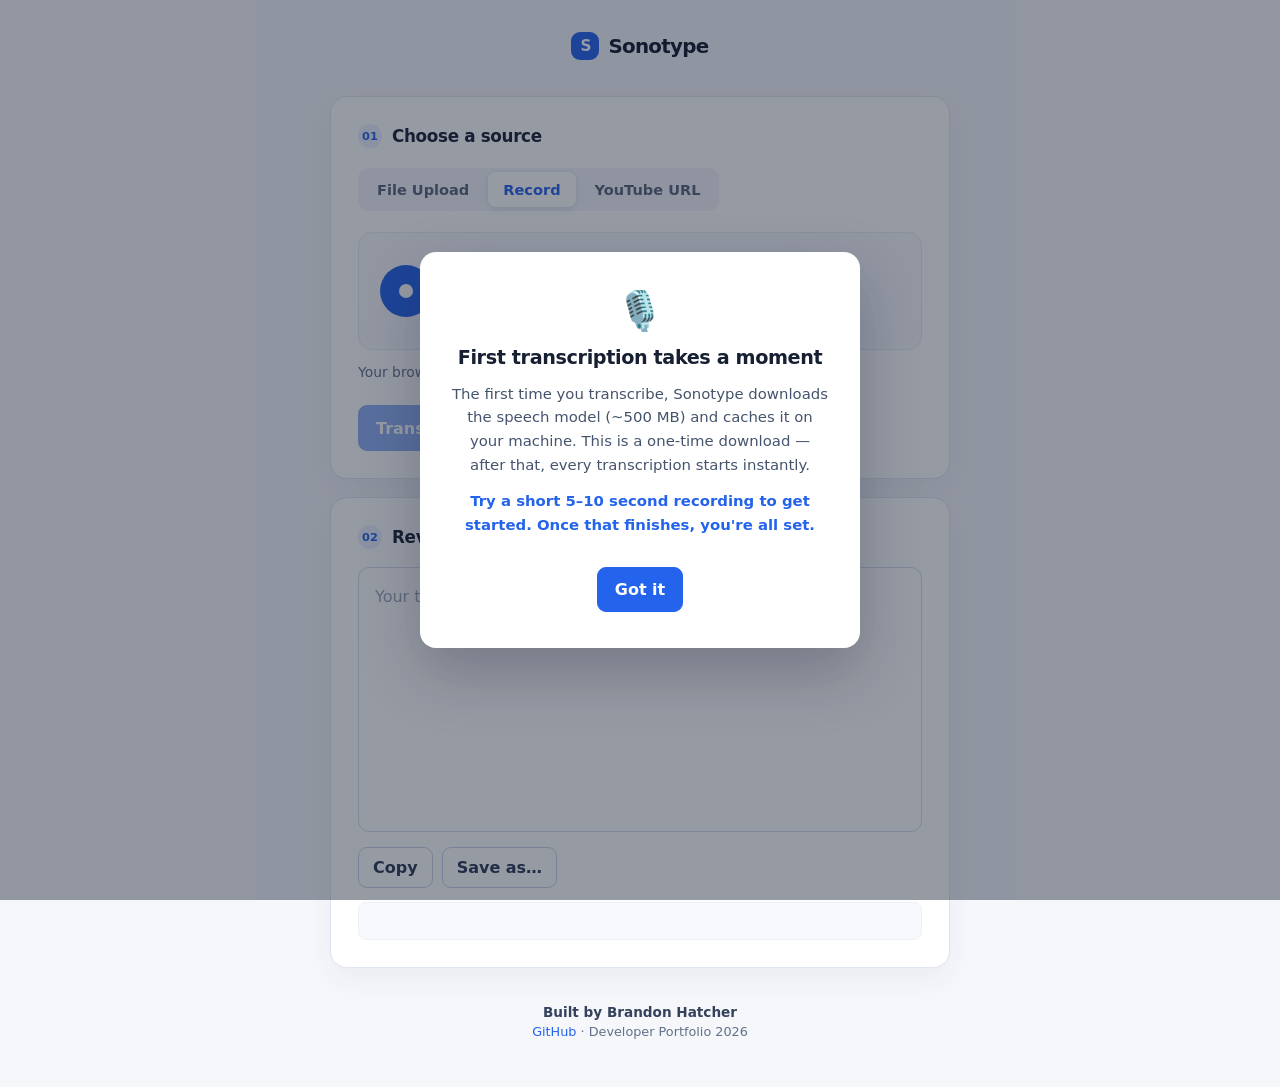
==== static/index.html @ cd6a1c04 "Footer: 'Developer Portfolio 2026' instead of 'Part of a developer portfolio'" ====
<!doctype html>
<html lang="en">
  <head>
    <meta charset="utf-8">
    <meta name="viewport" content="width=device-width, initial-scale=1">
    <meta name="description" content="Sonotype — local-first audio and video transcription.">
    <title>Sonotype</title>
    <link rel="stylesheet" href="/static/styles.css">
  </head>
  <body>
    <main class="shell">
      <header class="site-header">
        <a class="brand" href="/" aria-label="Sonotype"><span class="brand-mark" aria-hidden="true">S</span><span>Sonotype</span></a>
      </header>

      <section class="card source-card" aria-labelledby="source-heading">
        <div class="section-label"><span>01</span><h2 id="source-heading">Choose a source</h2></div>
        <div class="tabs" role="tablist" aria-label="Transcription source">
          <button class="tab" id="tab-file" type="button" role="tab" aria-selected="false" aria-controls="file-panel" data-source="file">File Upload</button>
          <button class="tab active" id="tab-record" type="button" role="tab" aria-selected="true" aria-controls="record-panel" data-source="record">Record</button>
          <button class="tab" id="tab-youtube" type="button" role="tab" aria-selected="false" aria-controls="youtube-panel" data-source="youtube">YouTube URL</button>
        </div>

        <div class="source-panel hidden" id="file-panel" role="tabpanel" aria-labelledby="tab-file">
          <label id="drop-zone" class="drop-zone" for="file-input">
            <span class="upload-icon" aria-hidden="true">↑</span>
            <strong>Drop audio or video here or click to select</strong>
            <span>MP3, WAV, M4A, MP4, MOV, WebM and more · up to 750 MB</span>
            <input id="file-input" type="file" accept="audio/*,video/*,.aac,.flac,.m4a,.mkv,.mpeg,.mpg,.mts,.ogg,.opus,.ts,.webm,.wmv">
          </label>
          <p id="file-name" class="source-note">No file selected.</p>
        </div>

        <div class="source-panel" id="record-panel" role="tabpanel" aria-labelledby="tab-record">
          <div class="recorder">
            <button id="record-button" class="record-button" type="button" aria-label="Start recording"><span class="record-dot" aria-hidden="true"></span></button>
            <div><strong id="recording-label">Ready to record</strong><p id="recording-time">00:00</p></div>
            <button id="stop-button" class="quiet-button hidden" type="button">Stop</button>
          </div>
          <p id="recording-note" class="source-note">Your browser will ask for microphone access.</p>
        </div>

        <div class="source-panel hidden" id="youtube-panel" role="tabpanel" aria-labelledby="tab-youtube">
          <label class="field-label" for="youtube-url">YouTube video URL</label>
          <div class="url-row"><input id="youtube-url" type="url" inputmode="url" placeholder="https://www.youtube.com/watch?v=…"><button id="fetch-button" class="secondary-button" type="button">Fetch</button></div>
          <p id="youtube-note" class="source-note">Use only for content you own or are permitted to download.</p>
        </div>

        <button id="transcribe-button" class="primary-button" type="button" disabled>Transcribe <span aria-hidden="true">→</span></button>
      </section>

      <section id="progress-panel" class="card progress-card hidden" aria-live="polite">
        <div class="progress-heading"><div><p class="eyebrow">PROCESSING</p><strong id="progress-message">Preparing transcription…</strong></div><span id="progress-percent">0%</span></div>
        <div class="progress-track" aria-hidden="true"><div id="progress-bar"></div></div>
      </section>

      <section class="card transcript-card" aria-labelledby="transcript-heading">
        <div class="transcript-heading"><div class="section-label"><span>02</span><h2 id="transcript-heading">Review transcript</h2></div><span id="confidence" class="confidence hidden"></span></div>
        <div id="transcript" contenteditable="true" role="textbox" aria-multiline="true" spellcheck="true" data-placeholder="Your transcript will appear here."></div>
        <div class="save-row"><button id="copy-button" class="secondary-button" type="button">Copy</button><button id="save-button" class="secondary-button" type="button">Save as…</button></div>
        <div id="status-bar" class="status-bar" aria-live="polite"><span id="status-icon" class="status-icon" aria-hidden="true"></span><span id="status" class="status-text"></span></div>
      </section>

      <footer class="site-footer">
        <p class="footer-name">Built by Brandon Hatcher</p>
        <p class="footer-links"><a href="https://github.com/The-Screen-Surgeon/sonotype" target="_blank" rel="noopener">GitHub</a> · Developer Portfolio 2026</p>
      </footer>
    </main>

    <div id="first-run-modal" class="modal-overlay hidden" role="dialog" aria-modal="true" aria-labelledby="modal-title">
      <div class="modal">
        <div class="modal-icon" aria-hidden="true">🎙️</div>
        <h2 id="modal-title">First transcription takes a moment</h2>
        <p>The first time you transcribe, Sonotype downloads the speech model (~500 MB) and caches it on your machine. This is a one-time download — after that, every transcription starts instantly.</p>
        <p class="modal-tip">Try a short 5–10 second recording to get started. Once that finishes, you're all set.</p>
        <button id="modal-dismiss" class="primary-button" type="button">Got it</button>
      </div>
    </div>

    <script src="/static/app.js"></script>
  </body>
</html>
---- static/styles.css ----
:root {
  color-scheme: light;
  font-family: Inter, ui-sans-serif, system-ui, -apple-system, BlinkMacSystemFont, "Segoe UI", sans-serif;
  background: #f5f7fb;
  color: #172033;
  --blue: #2463eb;
  --blue-dark: #174bc1;
  --blue-pale: #eaf1ff;
  --muted: #64718a;
  --line: #dfe5ef;
}
* { box-sizing: border-box; }
body { margin: 0; min-width: 320px; }
button, input { font: inherit; }
button { cursor: pointer; }
button:disabled { cursor: not-allowed; opacity: .5; }

.shell {
  max-width: 760px;
  margin: 0 auto;
  padding: 32px 24px 48px;
  display: flex;
  flex-direction: column;
  align-items: center;
}
.site-header { width: 100%; display: flex; justify-content: center; margin-bottom: 8px; }
.brand { align-items: center; color: #10192c; display: inline-flex; font-size: 1.24rem; font-weight: 780; gap: 9px; letter-spacing: -.035em; text-decoration: none; }
.brand-mark { align-items: center; background: var(--blue); border-radius: 9px; color: #fff; display: inline-flex; font-size: .95rem; font-weight: 850; height: 28px; justify-content: center; letter-spacing: -.08em; width: 28px; }

.card {
  background: #fff;
  border: 1px solid var(--line);
  border-radius: 17px;
  box-shadow: 0 12px 30px rgba(36, 53, 85, .055);
  padding: 27px;
  width: 100%;
  max-width: 620px;
}
.source-card { margin-top: 28px; }

.section-label { align-items: center; display: flex; gap: 10px; margin-bottom: 4px; }
.section-label span { align-items: center; background: var(--blue-pale); border-radius: 50%; color: var(--blue); display: inline-flex; font-size: .71rem; font-weight: 800; height: 24px; justify-content: center; width: 24px; }
h2 { font-size: 1.05rem; letter-spacing: -.02em; margin: 0; }

/* Tabs */
.tabs { background: #f2f5fa; border-radius: 11px; display: flex; gap: 4px; margin: 20px 0 21px; padding: 4px; width: fit-content; }
.tab { background: transparent; border: 0; border-radius: 8px; color: #58657b; font-size: .91rem; font-weight: 690; padding: 9px 15px; }
.tab:hover { color: #243149; }
.tab.active { background: #fff; box-shadow: 0 2px 7px rgba(30, 50, 80, .12); color: var(--blue); }

/* Source panels */
.source-panel { width: 100%; }

/* Drop zone */
.drop-zone { align-items: center; border: 1.5px dashed #9eb7ef; border-radius: 14px; color: #2c3b56; cursor: pointer; display: flex; flex-direction: column; gap: 7px; justify-content: center; min-height: 190px; padding: 25px; text-align: center; transition: background .18s, border-color .18s; }
.drop-zone:hover, .drop-zone.dragging { background: #f4f7ff; border-color: var(--blue); }
.drop-zone strong { font-size: 1rem; }
.drop-zone span:last-of-type, .source-note { color: var(--muted); font-size: .87rem; line-height: 1.5; }
.upload-icon { align-items: center; background: var(--blue-pale); border-radius: 50%; color: var(--blue); display: flex; font-size: 1.4rem; font-weight: 500; height: 38px; justify-content: center; width: 38px; }
.drop-zone input { height: 1px; opacity: 0; overflow: hidden; position: absolute; width: 1px; }
.source-note { margin: 12px 0 0; }

/* Recorder */
.recorder { align-items: center; background: #f7f9fd; border: 1px solid #e6ebf4; border-radius: 14px; display: flex; gap: 15px; min-height: 118px; padding: 21px; }
.recorder p { color: var(--muted); font-variant-numeric: tabular-nums; margin: 4px 0 0; }
.record-button { align-items: center; background: var(--blue); border: 0; border-radius: 50%; display: inline-flex; height: 52px; justify-content: center; width: 52px; }
.record-button:hover { background: var(--blue-dark); }
.record-button.recording { background: #dd3d54; }
.record-dot { background: #fff; border-radius: 50%; height: 14px; width: 14px; }
.quiet-button, .secondary-button { background: #fff; border: 1px solid #ccd6e6; border-radius: 9px; color: #2a3a56; font-weight: 680; padding: 10px 14px; }
.quiet-button { margin-left: auto; }
.secondary-button:hover, .quiet-button:hover { background: #f5f8fc; border-color: #abb9ce; }

/* YouTube */
.field-label { color: #34425b; display: block; font-size: .87rem; font-weight: 700; margin-bottom: 8px; }
.url-row { display: flex; gap: 9px; }
.url-row input { border: 1px solid #ccd6e6; border-radius: 9px; color: #172033; flex: 1; min-width: 0; outline-color: var(--blue); padding: 11px 12px; }

/* Primary button */
.primary-button { background: var(--blue); border: 1px solid var(--blue); border-radius: 9px; color: #fff; font-weight: 750; margin-top: 22px; padding: 12px 17px; }
.primary-button:hover { background: var(--blue-dark); border-color: var(--blue-dark); }
.primary-button span { font-size: 1.1rem; margin-left: 8px; }

/* Progress */
.progress-card { margin-top: 18px; padding: 21px 26px; }
.progress-heading { align-items: center; display: flex; justify-content: space-between; gap: 16px; }
.eyebrow { color: var(--blue); font-size: .68rem; font-weight: 800; letter-spacing: .13em; margin: 0 0 4px; }
.progress-heading strong { font-size: .94rem; }
#progress-percent { color: var(--blue); font-size: 1.1rem; font-weight: 780; }
.progress-track { background: #e9edf4; border-radius: 99px; height: 8px; margin-top: 17px; overflow: hidden; }
#progress-bar { background: linear-gradient(90deg, #2d6df1, #4a8aff); height: 100%; transition: width .25s ease; width: 0; }

/* Transcript */
.transcript-card { margin-top: 18px; }
.transcript-heading { align-items: center; display: flex; justify-content: space-between; gap: 16px; margin-bottom: 14px; }
.confidence { background: #eaf6ef; border-radius: 99px; color: #187340; font-size: .78rem; font-weight: 750; padding: 6px 10px; white-space: nowrap; }
#transcript { border: 1px solid #d5deeb; border-radius: 11px; color: #29364c; line-height: 1.65; min-height: 265px; outline-color: var(--blue); padding: 16px; white-space: pre-wrap; width: 100%; }
#transcript:empty::before { color: #9aa6b7; content: attr(data-placeholder); pointer-events: none; }

/* Save row */
.save-row { display: flex; flex-wrap: wrap; gap: 9px; margin-top: 15px; }

/* Status bar */
.status-bar {
  align-items: center;
  background: #f7f9fd;
  border: 1px solid #edf0f5;
  border-radius: 8px;
  display: flex;
  gap: 8px;
  margin-top: 14px;
  min-height: 38px;
  padding: 10px 14px;
}
.status-bar:empty { display: none; }
.status-icon { font-size: .9rem; }
.status-text { color: var(--muted); font-size: .85rem; line-height: 1.4; }

/* Footer */
.site-footer {
  margin-top: 36px;
  text-align: center;
  width: 100%;
}
.footer-name { color: #34425b; font-size: .85rem; font-weight: 700; margin: 0 0 4px; }
.footer-links { color: var(--muted); font-size: .8rem; margin: 0; }
.footer-links a { color: var(--blue); text-decoration: none; }
.footer-links a:hover { text-decoration: underline; }

/* Modal */
.modal-overlay {
  align-items: center;
  background: rgba(23, 32, 51, .45);
  display: flex;
  justify-content: center;
  position: fixed;
  inset: 0;
  z-index: 1000;
}
.modal {
  background: #fff;
  border-radius: 16px;
  box-shadow: 0 24px 60px rgba(16, 25, 46, .25);
  max-width: 440px;
  padding: 36px 32px;
  text-align: center;
}
.modal-icon { font-size: 2.4rem; margin-bottom: 12px; }
.modal h2 { font-size: 1.2rem; margin: 0 0 14px; }
.modal p { color: #44546d; font-size: .93rem; line-height: 1.6; margin: 0 0 12px; }
.modal-tip { color: var(--blue) !important; font-weight: 600; }
.modal .primary-button { margin-top: 18px; }

.hidden { display: none !important; }

@media (max-width: 620px) {
  .shell { padding: 18px 16px 32px; }
  .card { border-radius: 14px; padding: 19px; }
  .tabs { width: 100%; }
  .tab { flex: 1; padding: 9px 7px; }
  .url-row { flex-direction: column; }
  .url-row .secondary-button { width: 100%; }
}
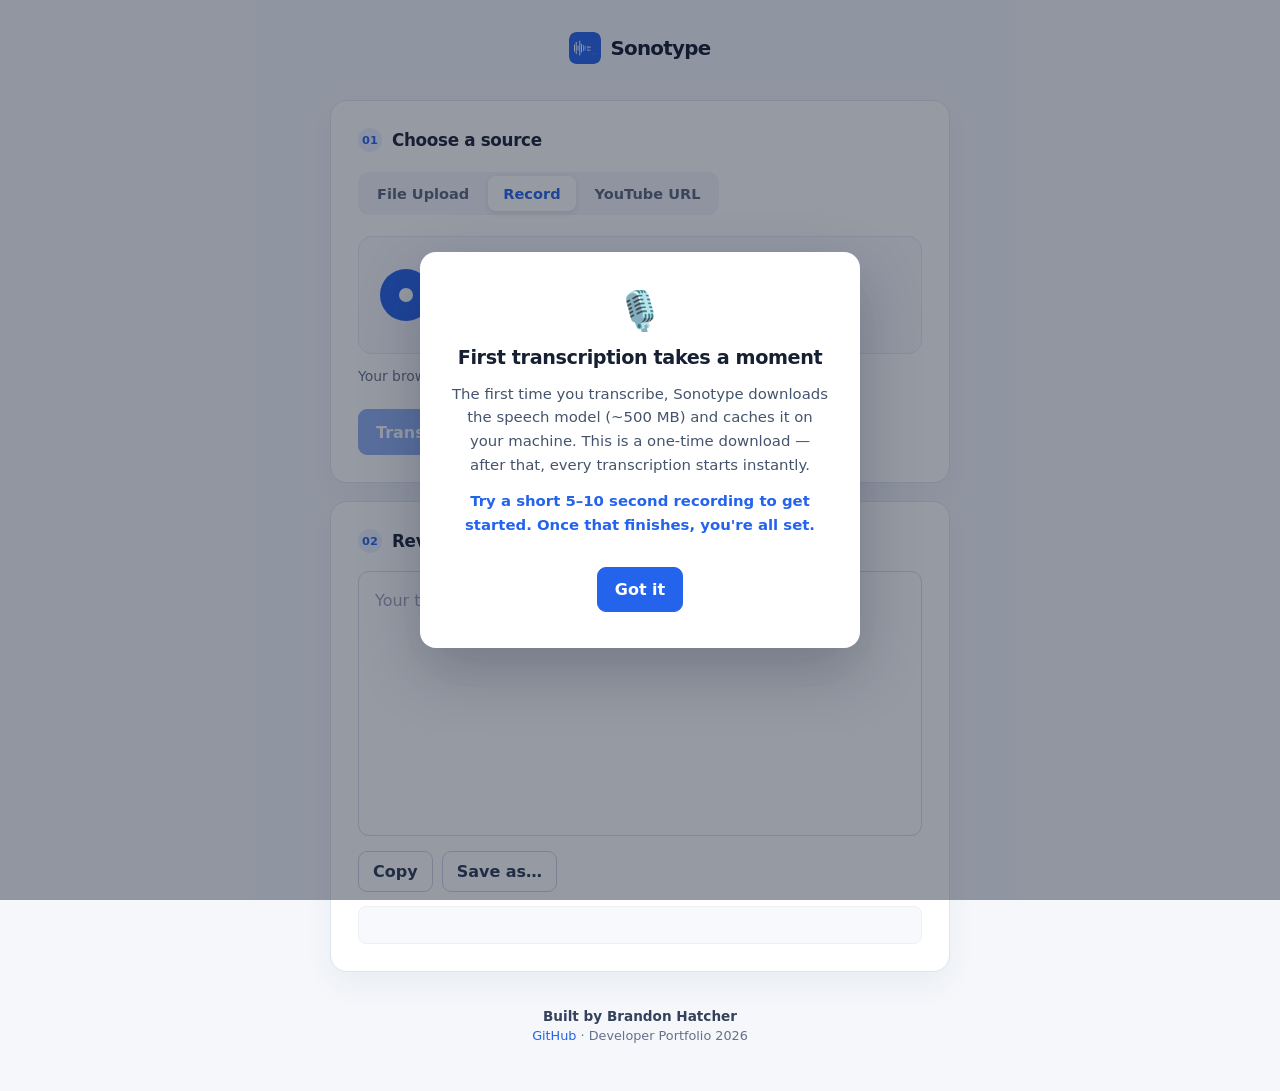
==== commit 5eb09926: "Add Sonotype logo — waveform-to-text icon - SVG logo: blue rounded square, waveform bars on left tra" ====
--- a/static/index.html
+++ b/static/index.html
@@ -5,12 +5,14 @@
     <meta name="viewport" content="width=device-width, initial-scale=1">
     <meta name="description" content="Sonotype — local-first audio and video transcription.">
     <title>Sonotype</title>
+    <link rel="icon" type="image/svg+xml" href="/static/logo.svg">
+    <link rel="icon" type="image/x-icon" href="/static/favicon.ico">
     <link rel="stylesheet" href="/static/styles.css">
   </head>
   <body>
     <main class="shell">
       <header class="site-header">
-        <a class="brand" href="/" aria-label="Sonotype"><span class="brand-mark" aria-hidden="true">S</span><span>Sonotype</span></a>
+        <a class="brand" href="/" aria-label="Sonotype"><img src="/static/logo.svg" class="brand-logo" alt="Sonotype" width="32" height="32"><span>Sonotype</span></a>
       </header>
 
       <section class="card source-card" aria-labelledby="source-heading">
--- a/static/styles.css
+++ b/static/styles.css
@@ -25,7 +25,7 @@
 }
 .site-header { width: 100%; display: flex; justify-content: center; margin-bottom: 8px; }
 .brand { align-items: center; color: #10192c; display: inline-flex; font-size: 1.24rem; font-weight: 780; gap: 9px; letter-spacing: -.035em; text-decoration: none; }
-.brand-mark { align-items: center; background: var(--blue); border-radius: 9px; color: #fff; display: inline-flex; font-size: .95rem; font-weight: 850; height: 28px; justify-content: center; letter-spacing: -.08em; width: 28px; }
+.brand-logo { border-radius: 7px; }
 
 .card {
   background: #fff;
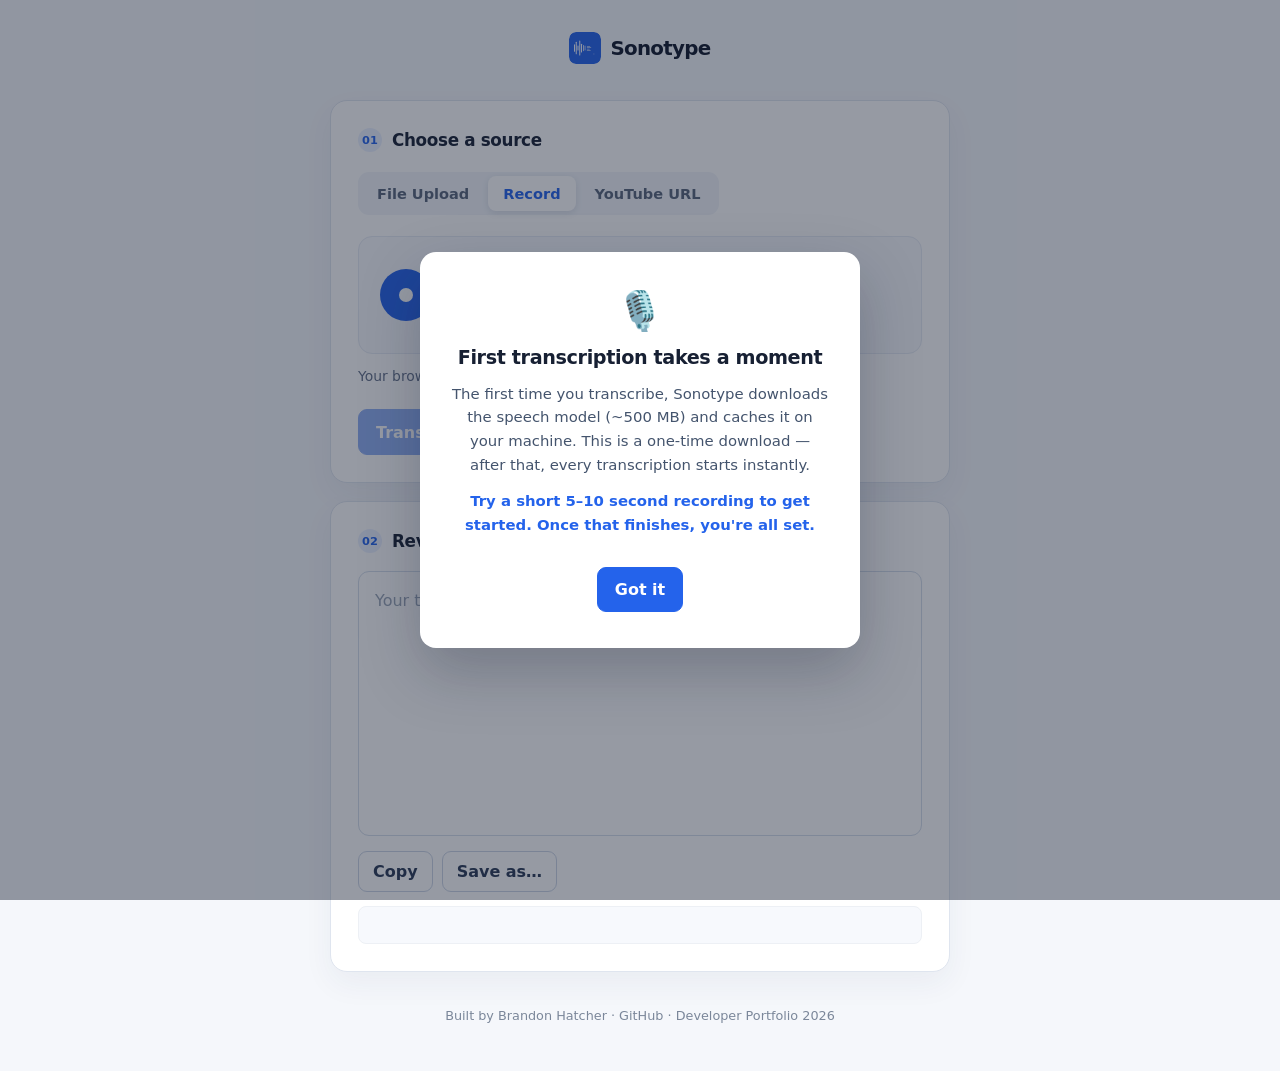
==== commit 218c7f08: "Fix: selectable status text, footer on one line, diarization graceful skip - Status bar text is now " ====
--- a/static/index.html
+++ b/static/index.html
@@ -64,8 +64,7 @@
       </section>
 
       <footer class="site-footer">
-        <p class="footer-name">Built by Brandon Hatcher</p>
-        <p class="footer-links"><a href="https://github.com/The-Screen-Surgeon/sonotype" target="_blank" rel="noopener">GitHub</a> · Developer Portfolio 2026</p>
+        <p class="footer-line">Built by Brandon Hatcher · <a href="https://github.com/The-Screen-Surgeon/sonotype" target="_blank" rel="noopener">GitHub</a> · Developer Portfolio 2026</p>
       </footer>
     </main>
 
--- a/static/styles.css
+++ b/static/styles.css
@@ -111,10 +111,15 @@
   margin-top: 14px;
   min-height: 38px;
   padding: 10px 14px;
+  user-select: text;
+  -webkit-user-select: text;
+  cursor: text;
 }
 .status-bar:empty { display: none; }
-.status-icon { font-size: .9rem; }
-.status-text { color: var(--muted); font-size: .85rem; line-height: 1.4; }
+.status-bar.success { background: #eaf6ef; border-color: #c5e8d4; }
+.status-bar.error { background: #fdf0f0; border-color: #f0d0d0; }
+.status-icon { font-size: .9rem; flex-shrink: 0; }
+.status-text { color: var(--muted); font-size: .85rem; line-height: 1.4; user-select: text; -webkit-user-select: text; }
 
 /* Footer */
 .site-footer {
@@ -122,10 +127,9 @@
   text-align: center;
   width: 100%;
 }
-.footer-name { color: #34425b; font-size: .85rem; font-weight: 700; margin: 0 0 4px; }
-.footer-links { color: var(--muted); font-size: .8rem; margin: 0; }
-.footer-links a { color: var(--blue); text-decoration: none; }
-.footer-links a:hover { text-decoration: underline; }
+.footer-line { color: #7b879a; font-size: .8rem; margin: 0; }
+.footer-line a { color: #7b879a; text-decoration: none; }
+.footer-line a:hover { text-decoration: underline; }
 
 /* Modal */
 .modal-overlay {
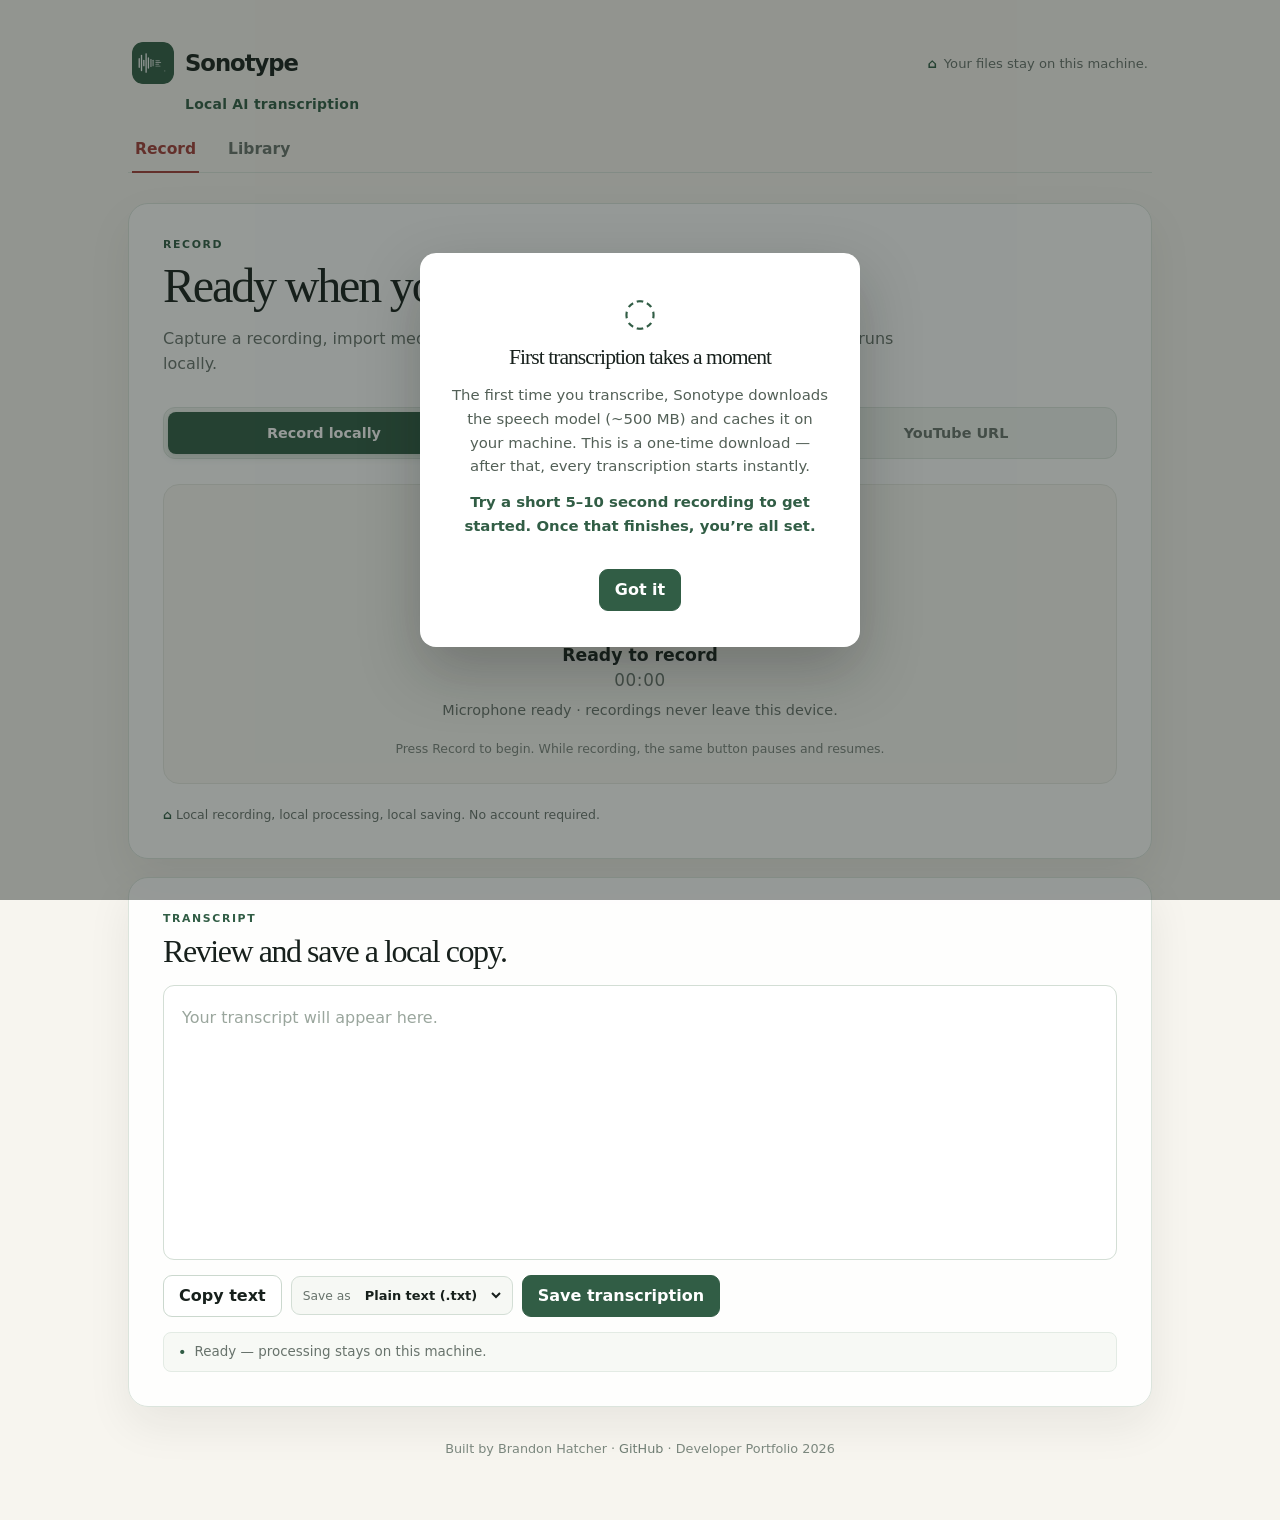
==== commit 72644af2: "Redesign Sonotype as a focused Record and Library utility" ====
--- a/static/index.html
+++ b/static/index.html
@@ -3,8 +3,8 @@
   <head>
     <meta charset="utf-8">
     <meta name="viewport" content="width=device-width, initial-scale=1">
-    <meta name="description" content="Sonotype — local-first audio and video transcription.">
-    <title>Sonotype</title>
+    <meta name="description" content="Sonotype — local AI transcription for recordings, media, and permitted YouTube videos.">
+    <title>Sonotype · Local AI transcription</title>
     <link rel="icon" type="image/svg+xml" href="/static/logo.svg">
     <link rel="icon" type="image/x-icon" href="/static/favicon.ico">
     <link rel="stylesheet" href="/static/styles.css">
@@ -12,55 +12,124 @@
   <body>
     <main class="shell">
       <header class="site-header">
-        <a class="brand" href="/" aria-label="Sonotype"><img src="/static/logo.svg" class="brand-logo" alt="Sonotype" width="32" height="32"><span>Sonotype</span></a>
+        <div class="brand-lockup">
+          <a class="brand" href="/" aria-label="Sonotype home">
+            <img src="/static/logo.svg" class="brand-logo" alt="" width="42" height="42">
+            <span>Sonotype</span>
+          </a>
+          <p class="tagline">Local AI transcription</p>
+        </div>
+        <p class="privacy-note"><span aria-hidden="true">⌂</span> Your files stay on this machine.</p>
       </header>
 
-      <section class="card source-card" aria-labelledby="source-heading">
-        <div class="section-label"><span>01</span><h2 id="source-heading">Choose a source</h2></div>
-        <div class="tabs" role="tablist" aria-label="Transcription source">
-          <button class="tab" id="tab-file" type="button" role="tab" aria-selected="false" aria-controls="file-panel" data-source="file">File Upload</button>
-          <button class="tab active" id="tab-record" type="button" role="tab" aria-selected="true" aria-controls="record-panel" data-source="record">Record</button>
-          <button class="tab" id="tab-youtube" type="button" role="tab" aria-selected="false" aria-controls="youtube-panel" data-source="youtube">YouTube URL</button>
-        </div>
+      <nav class="top-tabs" role="tablist" aria-label="Sonotype sections">
+        <button class="top-tab active" id="record-tab" type="button" role="tab" aria-selected="true" aria-controls="record-view" data-view="record">Record</button>
+        <button class="top-tab" id="library-tab" type="button" role="tab" aria-selected="false" aria-controls="library-view" data-view="library">Library</button>
+      </nav>
 
-        <div class="source-panel hidden" id="file-panel" role="tabpanel" aria-labelledby="tab-file">
-          <label id="drop-zone" class="drop-zone" for="file-input">
-            <span class="upload-icon" aria-hidden="true">↑</span>
-            <strong>Drop audio or video here or click to select</strong>
-            <span>MP3, WAV, M4A, MP4, MOV, WebM and more · up to 750 MB</span>
-            <input id="file-input" type="file" accept="audio/*,video/*,.aac,.flac,.m4a,.mkv,.mpeg,.mpg,.mts,.ogg,.opus,.ts,.webm,.wmv">
-          </label>
-          <p id="file-name" class="source-note">No file selected.</p>
-        </div>
+      <section id="record-view" class="view-panel" role="tabpanel" aria-labelledby="record-tab">
+        <section class="card source-card" aria-labelledby="record-heading">
+          <div class="section-intro">
+            <p class="eyebrow">RECORD</p>
+            <h1 id="record-heading">Ready when you are.</h1>
+            <p>Capture a recording, import media, or prepare a permitted YouTube URL. Transcription runs locally.</p>
+          </div>
 
-        <div class="source-panel" id="record-panel" role="tabpanel" aria-labelledby="tab-record">
-          <div class="recorder">
-            <button id="record-button" class="record-button" type="button" aria-label="Start recording"><span class="record-dot" aria-hidden="true"></span></button>
-            <div><strong id="recording-label">Ready to record</strong><p id="recording-time">00:00</p></div>
-            <button id="stop-button" class="quiet-button hidden" type="button">Stop</button>
+          <div class="source-tabs" role="tablist" aria-label="Recording source">
+            <button class="source-tab active" id="source-record-tab" type="button" role="tab" aria-selected="true" aria-controls="record-panel" data-source="record">Record locally</button>
+            <button class="source-tab" id="source-file-tab" type="button" role="tab" aria-selected="false" aria-controls="file-panel" data-source="file">Upload audio or video</button>
+            <button class="source-tab" id="source-youtube-tab" type="button" role="tab" aria-selected="false" aria-controls="youtube-panel" data-source="youtube">YouTube URL</button>
           </div>
-          <p id="recording-note" class="source-note">Your browser will ask for microphone access.</p>
-        </div>
 
-        <div class="source-panel hidden" id="youtube-panel" role="tabpanel" aria-labelledby="tab-youtube">
-          <label class="field-label" for="youtube-url">YouTube video URL</label>
-          <div class="url-row"><input id="youtube-url" type="url" inputmode="url" placeholder="https://www.youtube.com/watch?v=…"><button id="fetch-button" class="secondary-button" type="button">Fetch</button></div>
-          <p id="youtube-note" class="source-note">Use only for content you own or are permitted to download.</p>
-        </div>
+          <div class="source-panel" id="record-panel" role="tabpanel" aria-labelledby="source-record-tab">
+            <div class="record-stage">
+              <button id="record-button" class="record-button" type="button" aria-label="Start recording">
+                <span id="record-button-symbol" class="record-button-symbol" aria-hidden="true">●</span>
+              </button>
+              <div class="record-state">
+                <strong id="recording-label">Ready to record</strong>
+                <span id="recording-time">00:00</span>
+              </div>
+              <p id="recording-note" class="source-note">Microphone ready · recordings never leave this device.</p>
+              <div id="recording-controls" class="recording-controls hidden">
+                <button id="stop-button" class="primary-button" type="button">Stop &amp; Transcribe</button>
+              </div>
+              <p id="recording-hint" class="quiet-hint">Press Record to begin. While recording, the same button pauses and resumes.</p>
+            </div>
+          </div>
 
-        <button id="transcribe-button" class="primary-button" type="button" disabled>Transcribe <span aria-hidden="true">→</span></button>
+          <div class="source-panel hidden" id="file-panel" role="tabpanel" aria-labelledby="source-file-tab">
+            <label id="drop-zone" class="drop-zone" for="file-input">
+              <span class="upload-icon" aria-hidden="true">↑</span>
+              <strong>Choose an audio or video file</strong>
+              <span>MP3, WAV, M4A, MP4, MOV, WebM and more · up to 750 MB</span>
+              <input id="file-input" type="file" accept="audio/*,video/*,.aac,.flac,.m4a,.mkv,.mpeg,.mpg,.mts,.ogg,.opus,.ts,.webm,.wmv">
+            </label>
+            <div id="file-name" class="file-name">No file selected.</div>
+            <div id="file-readiness" class="readiness-card hidden" aria-live="polite">
+              <div class="readiness-heading"><span id="file-progress-message">Preparing local import…</span><strong id="file-progress-percent">0%</strong></div>
+              <div class="progress-track" aria-hidden="true"><div id="file-progress-bar" class="progress-fill"></div></div>
+              <p id="file-ready-note" class="readiness-note">The file stays on this machine.</p>
+            </div>
+          </div>
+
+          <div class="source-panel hidden" id="youtube-panel" role="tabpanel" aria-labelledby="source-youtube-tab">
+            <label class="field-label" for="youtube-url">YouTube video URL</label>
+            <div class="url-row">
+              <input id="youtube-url" type="url" inputmode="url" placeholder="Paste YouTube URL">
+              <button id="prepare-youtube-button" class="secondary-button" type="button">Prepare locally</button>
+            </div>
+            <p id="youtube-note" class="source-note">Use only for content you own or are permitted to download.</p>
+            <div id="youtube-readiness" class="readiness-card hidden" aria-live="polite">
+              <div class="readiness-heading"><span id="youtube-progress-message">Preparing local URL…</span><strong id="youtube-progress-percent">0%</strong></div>
+              <div class="progress-track" aria-hidden="true"><div id="youtube-progress-bar" class="progress-fill"></div></div>
+              <p id="youtube-ready-note" class="readiness-note">Audio will be downloaded locally when transcription begins.</p>
+            </div>
+          </div>
+
+          <button id="transcribe-button" class="primary-button transcribe-button hidden" type="button">Transcribe locally <span aria-hidden="true">→</span></button>
+          <p class="source-footnote"><span aria-hidden="true">⌂</span> Local recording, local processing, local saving. No account required.</p>
+        </section>
+
+        <section id="progress-panel" class="card progress-card hidden" aria-live="polite">
+          <div class="progress-heading">
+            <div><p class="eyebrow">LOCAL PROCESSING</p><strong id="progress-message">Preparing transcription…</strong></div>
+            <span id="progress-percent">0%</span>
+          </div>
+          <div class="progress-track" aria-hidden="true"><div id="progress-bar" class="progress-fill"></div></div>
+        </section>
+
+        <section class="card transcript-card" aria-labelledby="transcript-heading">
+          <div class="transcript-heading">
+            <div><p class="eyebrow">TRANSCRIPT</p><h2 id="transcript-heading">Review and save a local copy.</h2></div>
+            <span id="confidence" class="confidence hidden"></span>
+          </div>
+          <div id="transcript" contenteditable="true" role="textbox" aria-multiline="true" spellcheck="true" data-placeholder="Your transcript will appear here."></div>
+          <div class="save-row">
+            <button id="copy-button" class="secondary-button" type="button">Copy text</button>
+            <label class="format-control" for="format-select"><span>Save as</span><select id="format-select" aria-label="Transcription format">
+              <option value="txt">Plain text (.txt)</option>
+              <option value="md">Markdown (.md)</option>
+              <option value="csv">CSV (.csv)</option>
+              <option value="html">HTML (.html)</option>
+              <option value="docx">DOCX (.docx)</option>
+              <option value="pdf">PDF (.pdf)</option>
+            </select></label>
+            <button id="save-button" class="primary-button" type="button">Save transcription</button>
+          </div>
+          <div id="status-bar" class="status-bar" aria-live="polite"><span id="status-icon" class="status-icon" aria-hidden="true">ℹ</span><span id="status" class="status-text">Ready — processing stays on this machine.</span></div>
+        </section>
       </section>
 
-      <section id="progress-panel" class="card progress-card hidden" aria-live="polite">
-        <div class="progress-heading"><div><p class="eyebrow">PROCESSING</p><strong id="progress-message">Preparing transcription…</strong></div><span id="progress-percent">0%</span></div>
-        <div class="progress-track" aria-hidden="true"><div id="progress-bar"></div></div>
-      </section>
-
-      <section class="card transcript-card" aria-labelledby="transcript-heading">
-        <div class="transcript-heading"><div class="section-label"><span>02</span><h2 id="transcript-heading">Review transcript</h2></div><span id="confidence" class="confidence hidden"></span></div>
-        <div id="transcript" contenteditable="true" role="textbox" aria-multiline="true" spellcheck="true" data-placeholder="Your transcript will appear here."></div>
-        <div class="save-row"><button id="copy-button" class="secondary-button" type="button">Copy</button><button id="save-button" class="secondary-button" type="button">Save as…</button></div>
-        <div id="status-bar" class="status-bar" aria-live="polite"><span id="status-icon" class="status-icon" aria-hidden="true"></span><span id="status" class="status-text"></span></div>
+      <section id="library-view" class="view-panel hidden" role="tabpanel" aria-labelledby="library-tab">
+        <section class="card library-card" aria-labelledby="library-heading">
+          <div class="section-intro">
+            <p class="eyebrow">LIBRARY</p>
+            <h1 id="library-heading">Saved locally.</h1>
+            <p>Your saved transcripts stay in this browser on this machine. Choose one to reopen it.</p>
+          </div>
+          <div id="library-list" class="library-list" aria-live="polite"></div>
+        </section>
       </section>
 
       <footer class="site-footer">
@@ -70,14 +139,14 @@
 
     <div id="first-run-modal" class="modal-overlay hidden" role="dialog" aria-modal="true" aria-labelledby="modal-title">
       <div class="modal">
-        <div class="modal-icon" aria-hidden="true">🎙️</div>
+        <div class="modal-icon" aria-hidden="true">◌</div>
         <h2 id="modal-title">First transcription takes a moment</h2>
         <p>The first time you transcribe, Sonotype downloads the speech model (~500 MB) and caches it on your machine. This is a one-time download — after that, every transcription starts instantly.</p>
-        <p class="modal-tip">Try a short 5–10 second recording to get started. Once that finishes, you're all set.</p>
+        <p class="modal-tip">Try a short 5–10 second recording to get started. Once that finishes, you’re all set.</p>
         <button id="modal-dismiss" class="primary-button" type="button">Got it</button>
       </div>
     </div>
 
     <script src="/static/app.js"></script>
   </body>
-</html>+</html>
--- a/static/styles.css
+++ b/static/styles.css
@@ -1,167 +1,296 @@
 :root {
   color-scheme: light;
   font-family: Inter, ui-sans-serif, system-ui, -apple-system, BlinkMacSystemFont, "Segoe UI", sans-serif;
-  background: #f5f7fb;
-  color: #172033;
-  --blue: #2463eb;
-  --blue-dark: #174bc1;
-  --blue-pale: #eaf1ff;
-  --muted: #64718a;
-  --line: #dfe5ef;
-}
+  background: #f7f5ef;
+  color: #17201c;
+  --forest: #315d45;
+  --deep-forest: #17201c;
+  --cream: #f7f5ef;
+  --paper: #ffffff;
+  --sage: #dfe9df;
+  --sage-dark: #8eaa94;
+  --record: #a13d38;
+  --record-dark: #7f2e2b;
+  --confidence: #e8f2ea;
+  --confidence-dark: #2f6947;
+  --warning: #a86512;
+  --muted: #68736c;
+  --line: #dbe4dc;
+  --shadow: 0 18px 45px rgba(23, 32, 28, .07);
+}
+
 * { box-sizing: border-box; }
-body { margin: 0; min-width: 320px; }
-button, input { font: inherit; }
+body { background: var(--cream); margin: 0; min-width: 320px; }
+button, input, select { font: inherit; }
 button { cursor: pointer; }
-button:disabled { cursor: not-allowed; opacity: .5; }
+button:disabled { cursor: not-allowed; opacity: .52; }
 
 .shell {
-  max-width: 760px;
   margin: 0 auto;
-  padding: 32px 24px 48px;
+  max-width: 1080px;
+  padding: 42px 28px 64px;
+}
+
+.site-header {
+  align-items: flex-start;
+  display: flex;
+  gap: 28px;
+  justify-content: space-between;
+  padding: 0 4px 28px;
+}
+.brand-lockup { min-width: 0; }
+.brand {
+  align-items: center;
+  color: var(--deep-forest);
+  display: inline-flex;
+  font-size: 1.42rem;
+  font-weight: 780;
+  gap: 11px;
+  letter-spacing: -.045em;
+  text-decoration: none;
+}
+.brand-logo { border-radius: 11px; height: 42px; width: 42px; }
+.tagline { color: var(--forest); font-size: .87rem; font-weight: 700; letter-spacing: .02em; margin: 8px 0 0 53px; }
+.privacy-note { align-items: center; color: var(--muted); display: flex; font-size: .82rem; gap: 7px; margin: 14px 0 0; white-space: nowrap; }
+.privacy-note span, .source-footnote span { color: var(--forest); font-weight: 800; }
+
+.top-tabs {
+  border-bottom: 1px solid var(--line);
+  display: flex;
+  gap: 26px;
+  margin-bottom: 30px;
+  padding: 0 4px;
+}
+.top-tab {
+  background: transparent;
+  border: 0;
+  border-bottom: 2px solid transparent;
+  color: var(--muted);
+  font-size: .97rem;
+  font-weight: 750;
+  margin-bottom: -1px;
+  padding: 0 3px 13px;
+}
+.top-tab:hover { color: var(--deep-forest); }
+.top-tab.active { border-bottom-color: var(--record); color: var(--record); }
+
+.view-panel { width: 100%; }
+.card {
+  background: rgba(255, 255, 255, .88);
+  border: 1px solid var(--line);
+  border-radius: 20px;
+  box-shadow: var(--shadow);
+  padding: 34px;
+  width: 100%;
+}
+.source-card { max-width: 100%; }
+.section-intro { max-width: 760px; }
+.eyebrow {
+  color: var(--forest);
+  font-size: .68rem;
+  font-weight: 820;
+  letter-spacing: .15em;
+  margin: 0 0 9px;
+}
+h1, h2 { color: var(--deep-forest); letter-spacing: -.045em; margin: 0; }
+h1 { font-family: Georgia, "Times New Roman", serif; font-size: clamp(2rem, 4vw, 3rem); font-weight: 500; line-height: 1.08; }
+h2 { font-family: Georgia, "Times New Roman", serif; font-size: clamp(1.45rem, 2.5vw, 2rem); font-weight: 500; line-height: 1.1; }
+.section-intro > p:last-child { color: var(--muted); font-size: 1rem; line-height: 1.6; margin: 14px 0 0; }
+
+/* Source tabs */
+.source-tabs {
+  background: #f0f4ef;
+  border: 1px solid var(--line);
+  border-radius: 12px;
+  display: flex;
+  gap: 4px;
+  margin: 30px 0 25px;
+  padding: 4px;
+}
+.source-tab {
+  background: transparent;
+  border: 0;
+  border-radius: 8px;
+  color: var(--muted);
+  flex: 1;
+  font-size: .9rem;
+  font-weight: 720;
+  min-height: 42px;
+  padding: 9px 12px;
+}
+.source-tab:hover { color: var(--deep-forest); }
+.source-tab.active { background: var(--forest); box-shadow: 0 3px 8px rgba(49, 93, 69, .2); color: #fff; }
+.source-panel { min-height: 285px; width: 100%; }
+
+/* Record */
+.record-stage {
+  align-items: center;
+  background: #f8f7f2;
+  border: 1px solid #e7e9e1;
+  border-radius: 16px;
   display: flex;
   flex-direction: column;
-  align-items: center;
-}
-.site-header { width: 100%; display: flex; justify-content: center; margin-bottom: 8px; }
-.brand { align-items: center; color: #10192c; display: inline-flex; font-size: 1.24rem; font-weight: 780; gap: 9px; letter-spacing: -.035em; text-decoration: none; }
-.brand-logo { border-radius: 7px; }
-
-.card {
+  justify-content: center;
+  min-height: 285px;
+  padding: 30px 22px 25px;
+  text-align: center;
+}
+.record-button {
+  align-items: center;
+  background: var(--record);
+  border: 0;
+  border-radius: 50%;
+  box-shadow: 0 8px 0 rgba(127, 46, 43, .16), 0 16px 28px rgba(161, 61, 56, .18);
+  color: #fff;
+  display: inline-flex;
+  height: 112px;
+  justify-content: center;
+  margin-bottom: 18px;
+  transition: background .18s, transform .18s, box-shadow .18s;
+  width: 112px;
+}
+.record-button:hover { background: var(--record-dark); transform: translateY(-2px); }
+.record-button:active { box-shadow: 0 3px 0 rgba(127, 46, 43, .16); transform: translateY(4px); }
+.record-button.recording { background: var(--record-dark); }
+.record-button.paused { background: var(--warning); box-shadow: 0 8px 0 rgba(168, 101, 18, .16), 0 16px 28px rgba(168, 101, 18, .18); }
+.record-button-symbol { font-size: 2.8rem; line-height: 1; }
+.record-button.paused .record-button-symbol { font-size: 2.35rem; }
+.record-state { align-items: center; display: flex; flex-direction: column; gap: 5px; }
+.record-state strong { color: var(--deep-forest); font-size: 1.08rem; }
+.record-state span { color: var(--muted); font-variant-numeric: tabular-nums; font-size: 1.05rem; letter-spacing: .04em; }
+.source-note { color: var(--muted); font-size: .9rem; line-height: 1.5; margin: 10px 0 0; }
+.recording-controls { display: flex; gap: 9px; justify-content: center; margin-top: 16px; }
+.quiet-hint { color: #7a847d; font-size: .78rem; line-height: 1.45; margin: 18px 0 0; }
+
+/* Buttons and fields */
+.primary-button, .secondary-button {
+  border-radius: 9px;
+  font-weight: 760;
+  min-height: 42px;
+  padding: 10px 15px;
+}
+.primary-button { background: var(--forest); border: 1px solid var(--forest); color: #fff; }
+.primary-button:hover { background: #244a35; border-color: #244a35; }
+.primary-button span { font-size: 1.1rem; margin-left: 7px; }
+.secondary-button { background: var(--paper); border: 1px solid #cbd8ce; color: var(--deep-forest); }
+.secondary-button:hover { background: #f5f8f4; border-color: var(--sage-dark); }
+.transcribe-button { display: block; margin: 12px 0 0 auto; }
+.field-label { color: var(--deep-forest); display: block; font-size: .88rem; font-weight: 730; margin-bottom: 8px; }
+.url-row { display: flex; gap: 9px; }
+.url-row input {
   background: #fff;
-  border: 1px solid var(--line);
-  border-radius: 17px;
-  box-shadow: 0 12px 30px rgba(36, 53, 85, .055);
-  padding: 27px;
-  width: 100%;
-  max-width: 620px;
-}
-.source-card { margin-top: 28px; }
-
-.section-label { align-items: center; display: flex; gap: 10px; margin-bottom: 4px; }
-.section-label span { align-items: center; background: var(--blue-pale); border-radius: 50%; color: var(--blue); display: inline-flex; font-size: .71rem; font-weight: 800; height: 24px; justify-content: center; width: 24px; }
-h2 { font-size: 1.05rem; letter-spacing: -.02em; margin: 0; }
-
-/* Tabs */
-.tabs { background: #f2f5fa; border-radius: 11px; display: flex; gap: 4px; margin: 20px 0 21px; padding: 4px; width: fit-content; }
-.tab { background: transparent; border: 0; border-radius: 8px; color: #58657b; font-size: .91rem; font-weight: 690; padding: 9px 15px; }
-.tab:hover { color: #243149; }
-.tab.active { background: #fff; box-shadow: 0 2px 7px rgba(30, 50, 80, .12); color: var(--blue); }
-
-/* Source panels */
-.source-panel { width: 100%; }
-
-/* Drop zone */
-.drop-zone { align-items: center; border: 1.5px dashed #9eb7ef; border-radius: 14px; color: #2c3b56; cursor: pointer; display: flex; flex-direction: column; gap: 7px; justify-content: center; min-height: 190px; padding: 25px; text-align: center; transition: background .18s, border-color .18s; }
-.drop-zone:hover, .drop-zone.dragging { background: #f4f7ff; border-color: var(--blue); }
+  border: 1px solid #cbd8ce;
+  border-radius: 9px;
+  color: var(--deep-forest);
+  flex: 1;
+  min-width: 0;
+  outline-color: var(--forest);
+  padding: 11px 12px;
+}
+.source-footnote { color: var(--muted); font-size: .78rem; line-height: 1.5; margin: 22px 0 0; }
+
+/* Upload and preparation */
+.drop-zone {
+  align-items: center;
+  border: 1.5px dashed #a5bbaa;
+  border-radius: 14px;
+  color: var(--deep-forest);
+  cursor: pointer;
+  display: flex;
+  flex-direction: column;
+  gap: 8px;
+  justify-content: center;
+  min-height: 165px;
+  padding: 25px;
+  text-align: center;
+  transition: background .18s, border-color .18s;
+}
+.drop-zone:hover, .drop-zone.dragging { background: #f0f6f0; border-color: var(--forest); }
 .drop-zone strong { font-size: 1rem; }
-.drop-zone span:last-of-type, .source-note { color: var(--muted); font-size: .87rem; line-height: 1.5; }
-.upload-icon { align-items: center; background: var(--blue-pale); border-radius: 50%; color: var(--blue); display: flex; font-size: 1.4rem; font-weight: 500; height: 38px; justify-content: center; width: 38px; }
+.drop-zone span:last-of-type { color: var(--muted); font-size: .86rem; line-height: 1.5; }
+.upload-icon { align-items: center; background: var(--sage); border-radius: 50%; color: var(--forest); display: flex; font-size: 1.45rem; height: 40px; justify-content: center; width: 40px; }
 .drop-zone input { height: 1px; opacity: 0; overflow: hidden; position: absolute; width: 1px; }
-.source-note { margin: 12px 0 0; }
-
-/* Recorder */
-.recorder { align-items: center; background: #f7f9fd; border: 1px solid #e6ebf4; border-radius: 14px; display: flex; gap: 15px; min-height: 118px; padding: 21px; }
-.recorder p { color: var(--muted); font-variant-numeric: tabular-nums; margin: 4px 0 0; }
-.record-button { align-items: center; background: var(--blue); border: 0; border-radius: 50%; display: inline-flex; height: 52px; justify-content: center; width: 52px; }
-.record-button:hover { background: var(--blue-dark); }
-.record-button.recording { background: #dd3d54; }
-.record-dot { background: #fff; border-radius: 50%; height: 14px; width: 14px; }
-.quiet-button, .secondary-button { background: #fff; border: 1px solid #ccd6e6; border-radius: 9px; color: #2a3a56; font-weight: 680; padding: 10px 14px; }
-.quiet-button { margin-left: auto; }
-.secondary-button:hover, .quiet-button:hover { background: #f5f8fc; border-color: #abb9ce; }
-
-/* YouTube */
-.field-label { color: #34425b; display: block; font-size: .87rem; font-weight: 700; margin-bottom: 8px; }
-.url-row { display: flex; gap: 9px; }
-.url-row input { border: 1px solid #ccd6e6; border-radius: 9px; color: #172033; flex: 1; min-width: 0; outline-color: var(--blue); padding: 11px 12px; }
-
-/* Primary button */
-.primary-button { background: var(--blue); border: 1px solid var(--blue); border-radius: 9px; color: #fff; font-weight: 750; margin-top: 22px; padding: 12px 17px; }
-.primary-button:hover { background: var(--blue-dark); border-color: var(--blue-dark); }
-.primary-button span { font-size: 1.1rem; margin-left: 8px; }
-
-/* Progress */
-.progress-card { margin-top: 18px; padding: 21px 26px; }
-.progress-heading { align-items: center; display: flex; justify-content: space-between; gap: 16px; }
-.eyebrow { color: var(--blue); font-size: .68rem; font-weight: 800; letter-spacing: .13em; margin: 0 0 4px; }
-.progress-heading strong { font-size: .94rem; }
-#progress-percent { color: var(--blue); font-size: 1.1rem; font-weight: 780; }
-.progress-track { background: #e9edf4; border-radius: 99px; height: 8px; margin-top: 17px; overflow: hidden; }
-#progress-bar { background: linear-gradient(90deg, #2d6df1, #4a8aff); height: 100%; transition: width .25s ease; width: 0; }
+.file-name { color: var(--muted); font-size: .88rem; margin: 11px 0 0; }
+.readiness-card { background: #f1f7f1; border: 1px solid #d5e4d7; border-radius: 12px; margin-top: 16px; padding: 16px; }
+.readiness-heading, .progress-heading { align-items: center; display: flex; gap: 14px; justify-content: space-between; }
+.readiness-heading span { color: var(--deep-forest); font-size: .87rem; font-weight: 700; }
+.readiness-heading strong { color: var(--confidence-dark); font-size: .9rem; }
+.readiness-note { color: var(--muted); font-size: .78rem; line-height: 1.45; margin: 9px 0 0; }
+.progress-track { background: #e2ebe3; border-radius: 99px; height: 9px; margin-top: 12px; overflow: hidden; }
+.progress-fill { background: var(--forest); border-radius: inherit; height: 100%; transition: width .25s ease; width: 0; }
+
+/* Processing */
+.progress-card { margin-top: 18px; padding: 22px 26px; }
+.progress-heading strong { color: var(--deep-forest); font-size: .94rem; }
+#progress-percent { color: var(--forest); font-size: 1.05rem; font-weight: 800; }
+.progress-card .progress-track { background: #e5ebe5; height: 10px; margin-top: 17px; }
 
 /* Transcript */
 .transcript-card { margin-top: 18px; }
-.transcript-heading { align-items: center; display: flex; justify-content: space-between; gap: 16px; margin-bottom: 14px; }
-.confidence { background: #eaf6ef; border-radius: 99px; color: #187340; font-size: .78rem; font-weight: 750; padding: 6px 10px; white-space: nowrap; }
-#transcript { border: 1px solid #d5deeb; border-radius: 11px; color: #29364c; line-height: 1.65; min-height: 265px; outline-color: var(--blue); padding: 16px; white-space: pre-wrap; width: 100%; }
-#transcript:empty::before { color: #9aa6b7; content: attr(data-placeholder); pointer-events: none; }
-
-/* Save row */
-.save-row { display: flex; flex-wrap: wrap; gap: 9px; margin-top: 15px; }
-
-/* Status bar */
-.status-bar {
-  align-items: center;
-  background: #f7f9fd;
-  border: 1px solid #edf0f5;
-  border-radius: 8px;
-  display: flex;
-  gap: 8px;
-  margin-top: 14px;
-  min-height: 38px;
-  padding: 10px 14px;
-  user-select: text;
-  -webkit-user-select: text;
-  cursor: text;
-}
-.status-bar:empty { display: none; }
-.status-bar.success { background: #eaf6ef; border-color: #c5e8d4; }
-.status-bar.error { background: #fdf0f0; border-color: #f0d0d0; }
-.status-icon { font-size: .9rem; flex-shrink: 0; }
-.status-text { color: var(--muted); font-size: .85rem; line-height: 1.4; user-select: text; -webkit-user-select: text; }
-
-/* Footer */
-.site-footer {
-  margin-top: 36px;
-  text-align: center;
+.transcript-heading { align-items: flex-start; display: flex; gap: 18px; justify-content: space-between; margin-bottom: 15px; }
+.confidence { background: var(--confidence); border-radius: 99px; color: var(--confidence-dark); font-size: .78rem; font-weight: 760; padding: 7px 11px; white-space: nowrap; }
+#transcript {
+  background: #fff;
+  border: 1px solid #d3ded5;
+  border-radius: 11px;
+  color: #2c3931;
+  line-height: 1.7;
+  min-height: 275px;
+  outline-color: var(--forest);
+  padding: 18px;
+  white-space: pre-wrap;
   width: 100%;
 }
-.footer-line { color: #7b879a; font-size: .8rem; margin: 0; }
-.footer-line a { color: #7b879a; text-decoration: none; }
+#transcript:empty::before { color: #9aa69d; content: attr(data-placeholder); pointer-events: none; }
+.save-row { align-items: center; display: flex; flex-wrap: wrap; gap: 9px; margin-top: 15px; }
+.format-control { align-items: center; background: #f6f8f4; border: 1px solid #d3ded5; border-radius: 9px; color: var(--muted); display: inline-flex; font-size: .77rem; gap: 8px; padding: 5px 8px 5px 11px; }
+.format-control select { background: transparent; border: 0; color: var(--deep-forest); font-size: .81rem; font-weight: 700; outline: 0; padding: 5px 2px; }
+.status-bar { align-items: center; background: #f7f9f5; border: 1px solid #e3ebe4; border-radius: 8px; display: flex; gap: 8px; margin-top: 15px; min-height: 40px; padding: 10px 14px; user-select: text; -webkit-user-select: text; }
+.status-bar.success { background: var(--confidence); border-color: #c9dfcd; }
+.status-bar.error { background: #fdf0ef; border-color: #ebc9c6; }
+.status-icon { color: var(--forest); flex-shrink: 0; font-size: .9rem; }
+.status-bar.error .status-icon { color: var(--record); }
+.status-text { color: var(--muted); font-size: .84rem; line-height: 1.4; user-select: text; -webkit-user-select: text; }
+
+/* Library */
+.library-card { min-height: 420px; }
+.library-list { display: grid; gap: 10px; margin-top: 30px; }
+.library-empty { align-items: center; border: 1px dashed #b9cbbd; border-radius: 14px; color: var(--muted); display: flex; flex-direction: column; gap: 8px; justify-content: center; min-height: 190px; padding: 28px; text-align: center; }
+.library-empty strong { color: var(--deep-forest); font-size: 1rem; }
+.library-item { align-items: center; background: #fbfcfa; border: 1px solid #d9e4da; border-radius: 12px; display: flex; gap: 10px; justify-content: space-between; padding: 14px 16px; }
+.library-open { background: transparent; border: 0; color: var(--deep-forest); flex: 1; min-width: 0; padding: 0; text-align: left; }
+.library-open:hover .library-title { color: var(--forest); }
+.library-title { display: block; font-size: .94rem; font-weight: 760; overflow: hidden; text-overflow: ellipsis; white-space: nowrap; }
+.library-meta { color: var(--muted); display: block; font-size: .77rem; margin-top: 5px; }
+.library-delete { background: transparent; border: 0; color: var(--muted); font-size: .78rem; padding: 6px; }
+.library-delete:hover { color: var(--record); }
+
+/* Footer and modal */
+.site-footer { margin-top: 34px; text-align: center; width: 100%; }
+.footer-line { color: #7b877e; font-size: .8rem; margin: 0; }
+.footer-line a { color: #6f7d73; text-decoration: none; }
 .footer-line a:hover { text-decoration: underline; }
-
-/* Modal */
-.modal-overlay {
-  align-items: center;
-  background: rgba(23, 32, 51, .45);
-  display: flex;
-  justify-content: center;
-  position: fixed;
-  inset: 0;
-  z-index: 1000;
-}
-.modal {
-  background: #fff;
-  border-radius: 16px;
-  box-shadow: 0 24px 60px rgba(16, 25, 46, .25);
-  max-width: 440px;
-  padding: 36px 32px;
-  text-align: center;
-}
-.modal-icon { font-size: 2.4rem; margin-bottom: 12px; }
-.modal h2 { font-size: 1.2rem; margin: 0 0 14px; }
-.modal p { color: #44546d; font-size: .93rem; line-height: 1.6; margin: 0 0 12px; }
-.modal-tip { color: var(--blue) !important; font-weight: 600; }
+.modal-overlay { align-items: center; background: rgba(23, 32, 28, .45); display: flex; inset: 0; justify-content: center; position: fixed; z-index: 1000; }
+.modal { background: #fff; border-radius: 16px; box-shadow: 0 24px 60px rgba(16, 25, 20, .25); max-width: 440px; padding: 36px 32px; text-align: center; }
+.modal-icon { color: var(--forest); font-size: 2.4rem; margin-bottom: 12px; }
+.modal h2 { font-size: 1.35rem; margin: 0 0 14px; }
+.modal p { color: #536057; font-size: .93rem; line-height: 1.6; margin: 0 0 12px; }
+.modal-tip { color: var(--forest) !important; font-weight: 650; }
 .modal .primary-button { margin-top: 18px; }
 
 .hidden { display: none !important; }
 
-@media (max-width: 620px) {
-  .shell { padding: 18px 16px 32px; }
-  .card { border-radius: 14px; padding: 19px; }
-  .tabs { width: 100%; }
-  .tab { flex: 1; padding: 9px 7px; }
+@media (max-width: 720px) {
+  .shell { padding: 26px 16px 42px; }
+  .site-header { align-items: flex-start; flex-direction: column; gap: 12px; padding-bottom: 22px; }
+  .privacy-note { margin: 0; }
+  .card { border-radius: 16px; padding: 23px 18px; }
+  .source-tabs { flex-direction: column; }
+  .source-tab { flex: none; text-align: left; }
   .url-row { flex-direction: column; }
   .url-row .secondary-button { width: 100%; }
-}+  .transcribe-button { margin-left: 0; width: 100%; }
+  .save-row > * { width: 100%; }
+  .format-control { justify-content: space-between; }
+  .record-button { height: 100px; width: 100px; }
+}
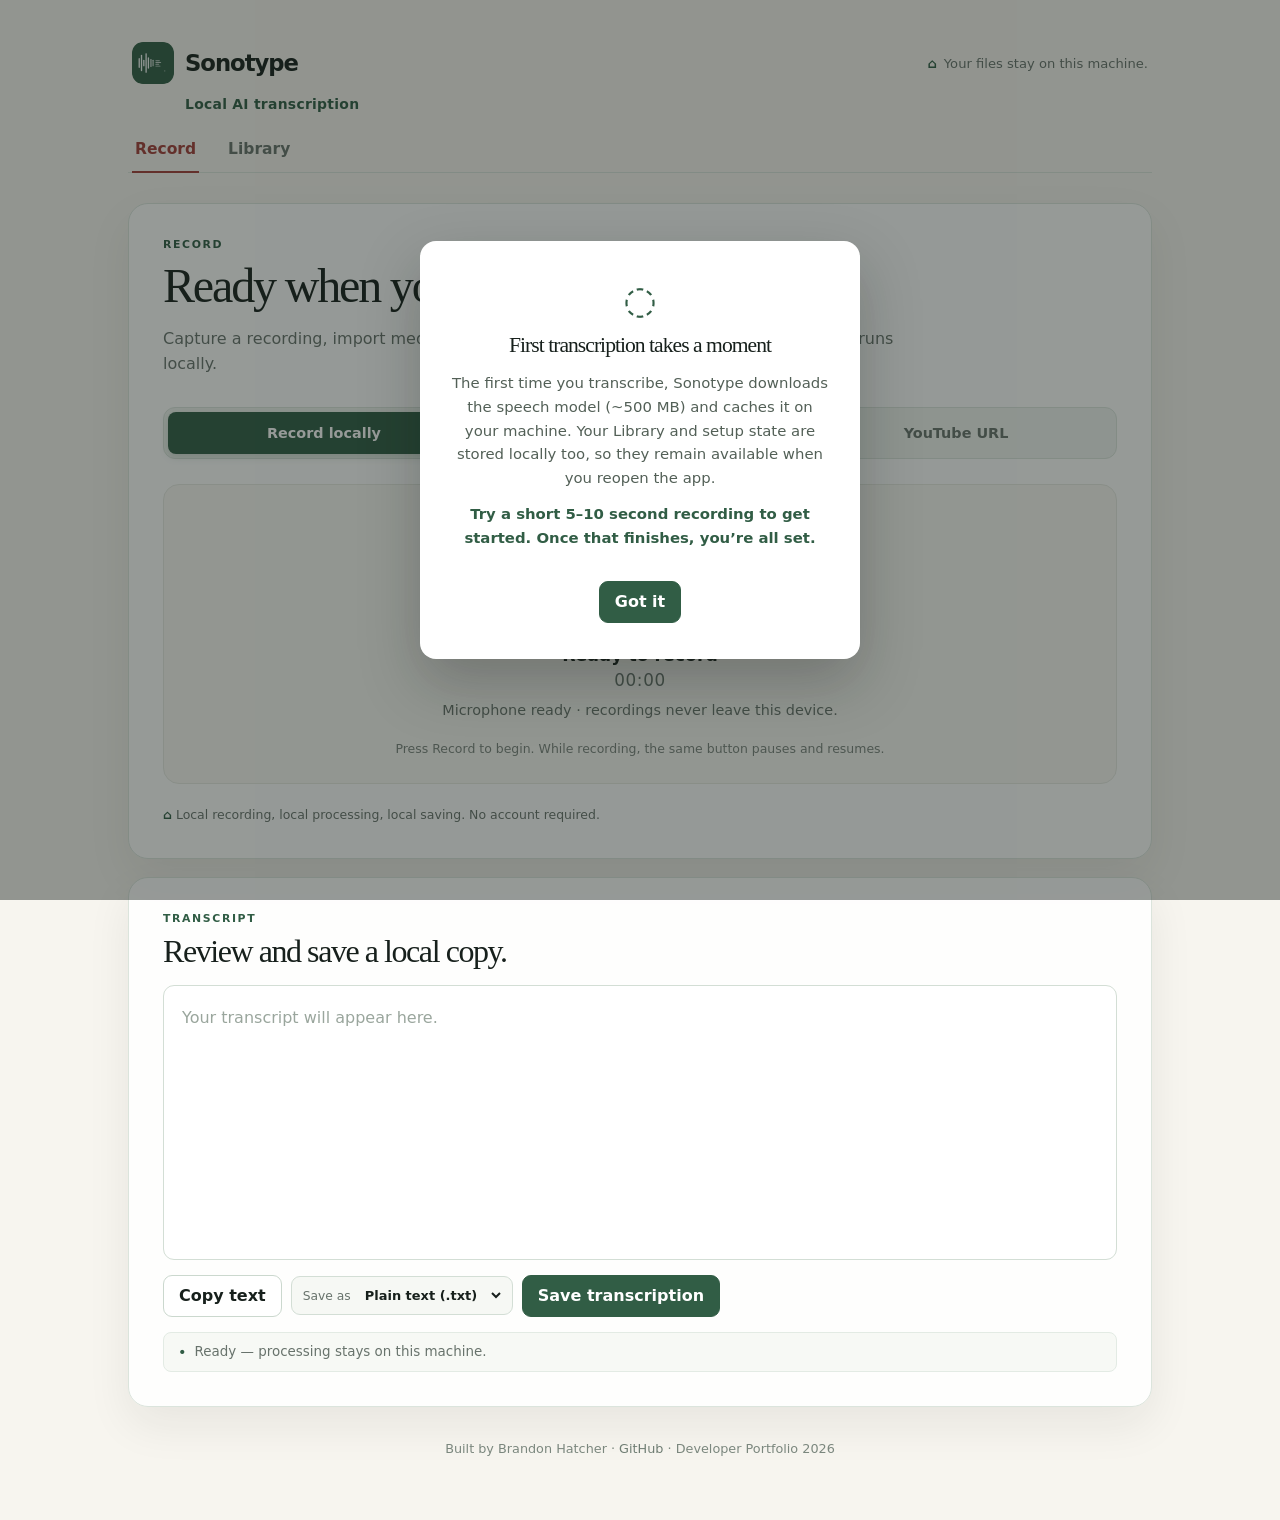
==== commit ff4cb9c6: "Persist Sonotype data and add Windows installer" ====
--- a/static/index.html
+++ b/static/index.html
@@ -126,7 +126,7 @@
           <div class="section-intro">
             <p class="eyebrow">LIBRARY</p>
             <h1 id="library-heading">Saved locally.</h1>
-            <p>Your saved transcripts stay in this browser on this machine. Choose one to reopen it.</p>
+            <p>Your saved transcripts stay in Sonotype’s local app storage on this machine. Choose one to reopen it.</p>
           </div>
           <div id="library-list" class="library-list" aria-live="polite"></div>
         </section>
@@ -141,7 +141,7 @@
       <div class="modal">
         <div class="modal-icon" aria-hidden="true">◌</div>
         <h2 id="modal-title">First transcription takes a moment</h2>
-        <p>The first time you transcribe, Sonotype downloads the speech model (~500 MB) and caches it on your machine. This is a one-time download — after that, every transcription starts instantly.</p>
+        <p>The first time you transcribe, Sonotype downloads the speech model (~500 MB) and caches it on your machine. Your Library and setup state are stored locally too, so they remain available when you reopen the app.</p>
         <p class="modal-tip">Try a short 5–10 second recording to get started. Once that finishes, you’re all set.</p>
         <button id="modal-dismiss" class="primary-button" type="button">Got it</button>
       </div>
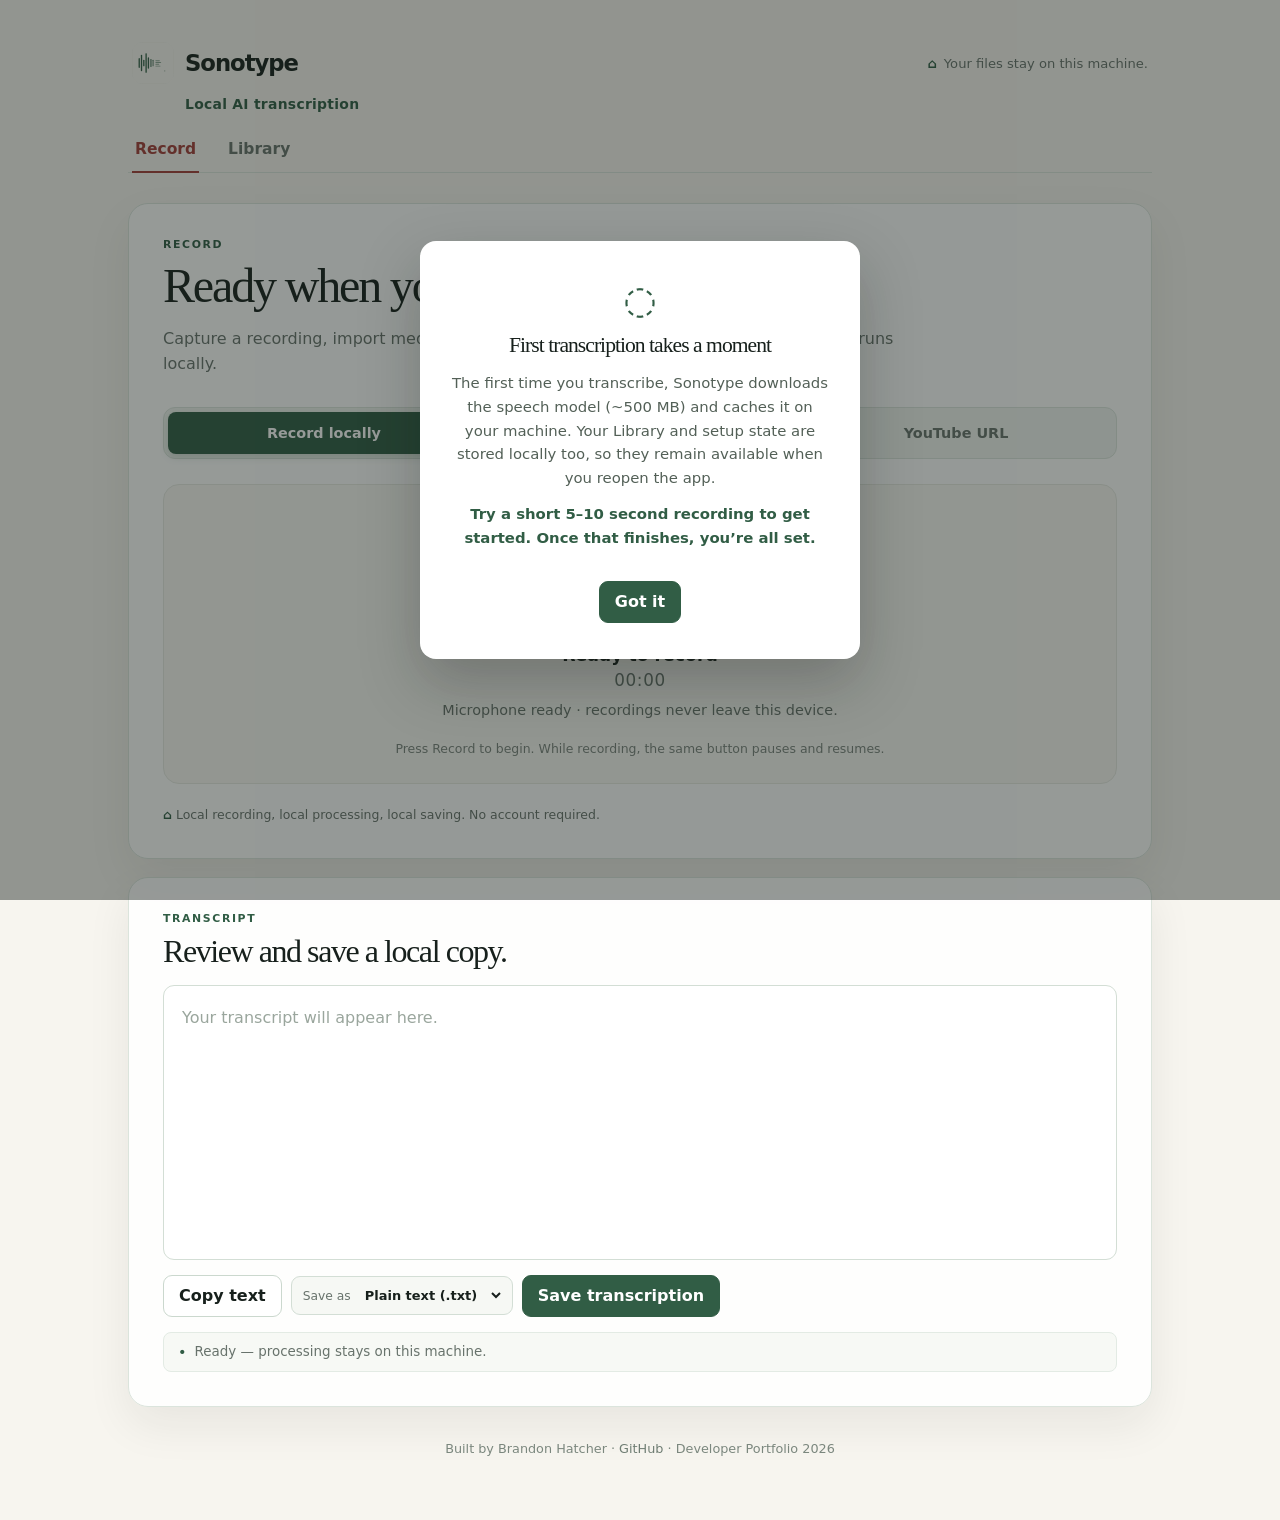
==== commit 3e84bba5: "Update logo to cream/forest and replace pause glyph with CSS icon" ====
--- a/static/index.html
+++ b/static/index.html
@@ -44,7 +44,7 @@
           <div class="source-panel" id="record-panel" role="tabpanel" aria-labelledby="source-record-tab">
             <div class="record-stage">
               <button id="record-button" class="record-button" type="button" aria-label="Start recording">
-                <span id="record-button-symbol" class="record-button-symbol" aria-hidden="true">●</span>
+                <span id="record-button-symbol" class="record-button-symbol" aria-hidden="true"></span>
               </button>
               <div class="record-state">
                 <strong id="recording-label">Ready to record</strong>
--- a/static/styles.css
+++ b/static/styles.css
@@ -153,8 +153,14 @@
 .record-button:active { box-shadow: 0 3px 0 rgba(127, 46, 43, .16); transform: translateY(4px); }
 .record-button.recording { background: var(--record-dark); }
 .record-button.paused { background: var(--warning); box-shadow: 0 8px 0 rgba(168, 101, 18, .16), 0 16px 28px rgba(168, 101, 18, .18); }
-.record-button-symbol { font-size: 2.8rem; line-height: 1; }
-.record-button.paused .record-button-symbol { font-size: 2.35rem; }
+.record-button-symbol { display: block; height: 44px; position: relative; width: 44px; }
+.record-button-symbol::before, .record-button-symbol::after { background: #fff; border-radius: 6px; content: ""; display: none; position: absolute; }
+.record-button:not(.recording):not(.paused) .record-button-symbol::before { border-radius: 50%; display: block; height: 34px; left: 5px; top: 5px; width: 34px; }
+.record-button.recording .record-button-symbol::before, .record-button.recording .record-button-symbol::after { display: block; height: 42px; top: 1px; width: 13px; }
+.record-button.recording .record-button-symbol::before { left: 7px; }
+.record-button.recording .record-button-symbol::after { left: 24px; }
+.record-button.paused .record-button-symbol::after { display: none; }
+.record-button.paused .record-button-symbol::before { border-radius: 0; clip-path: polygon(0 0, 100% 50%, 0 100%); display: block; height: 40px; left: 12px; top: 2px; width: 30px; }
 .record-state { align-items: center; display: flex; flex-direction: column; gap: 5px; }
 .record-state strong { color: var(--deep-forest); font-size: 1.08rem; }
 .record-state span { color: var(--muted); font-variant-numeric: tabular-nums; font-size: 1.05rem; letter-spacing: .04em; }
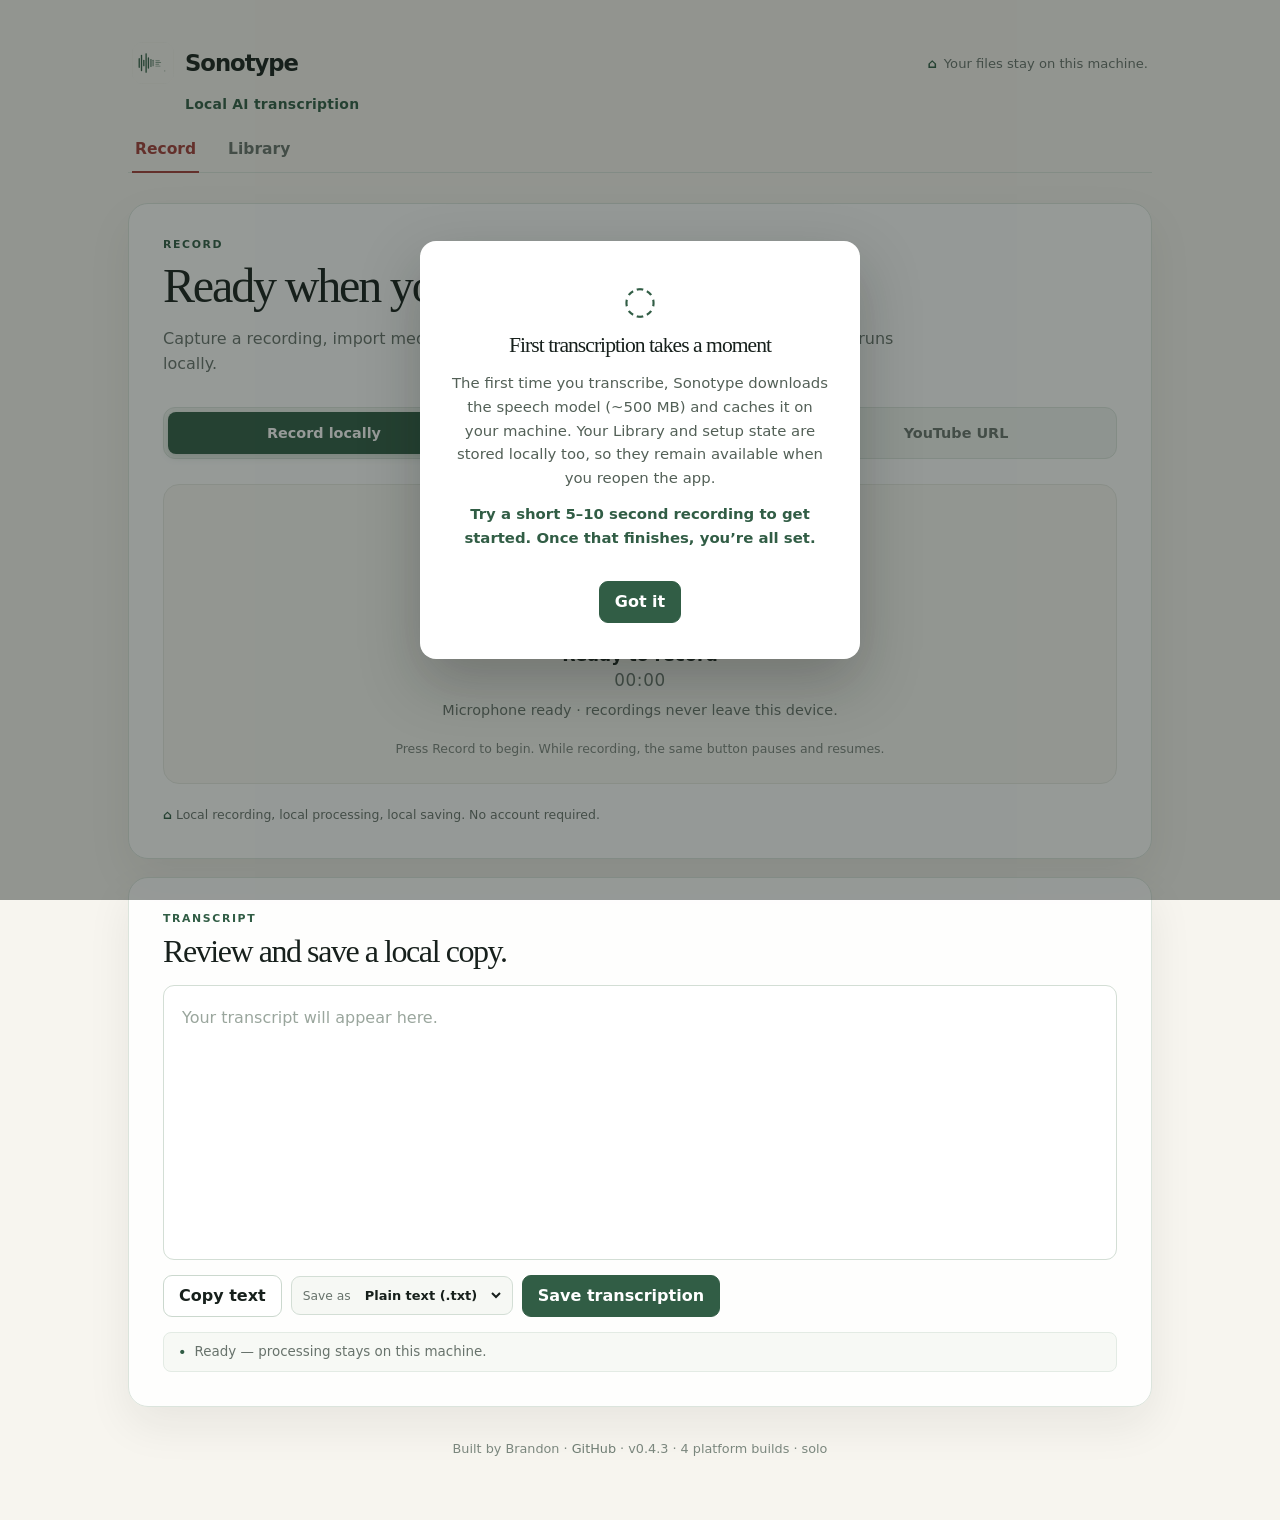
==== commit ef200f21: "Brand landing and app footers as Built by Brandon" ====
--- a/static/index.html
+++ b/static/index.html
@@ -133,7 +133,7 @@
       </section>
 
       <footer class="site-footer">
-        <p class="footer-line">Built by Brandon Hatcher · <a href="https://github.com/The-Screen-Surgeon/sonotype" target="_blank" rel="noopener">GitHub</a> · Developer Portfolio 2026</p>
+        <p class="footer-line">Built by Brandon · <a href="https://github.com/brandonth92/sonotype" target="_blank" rel="noopener">GitHub</a> · v0.4.3 · 4 platform builds · solo</p>
       </footer>
     </main>
 
